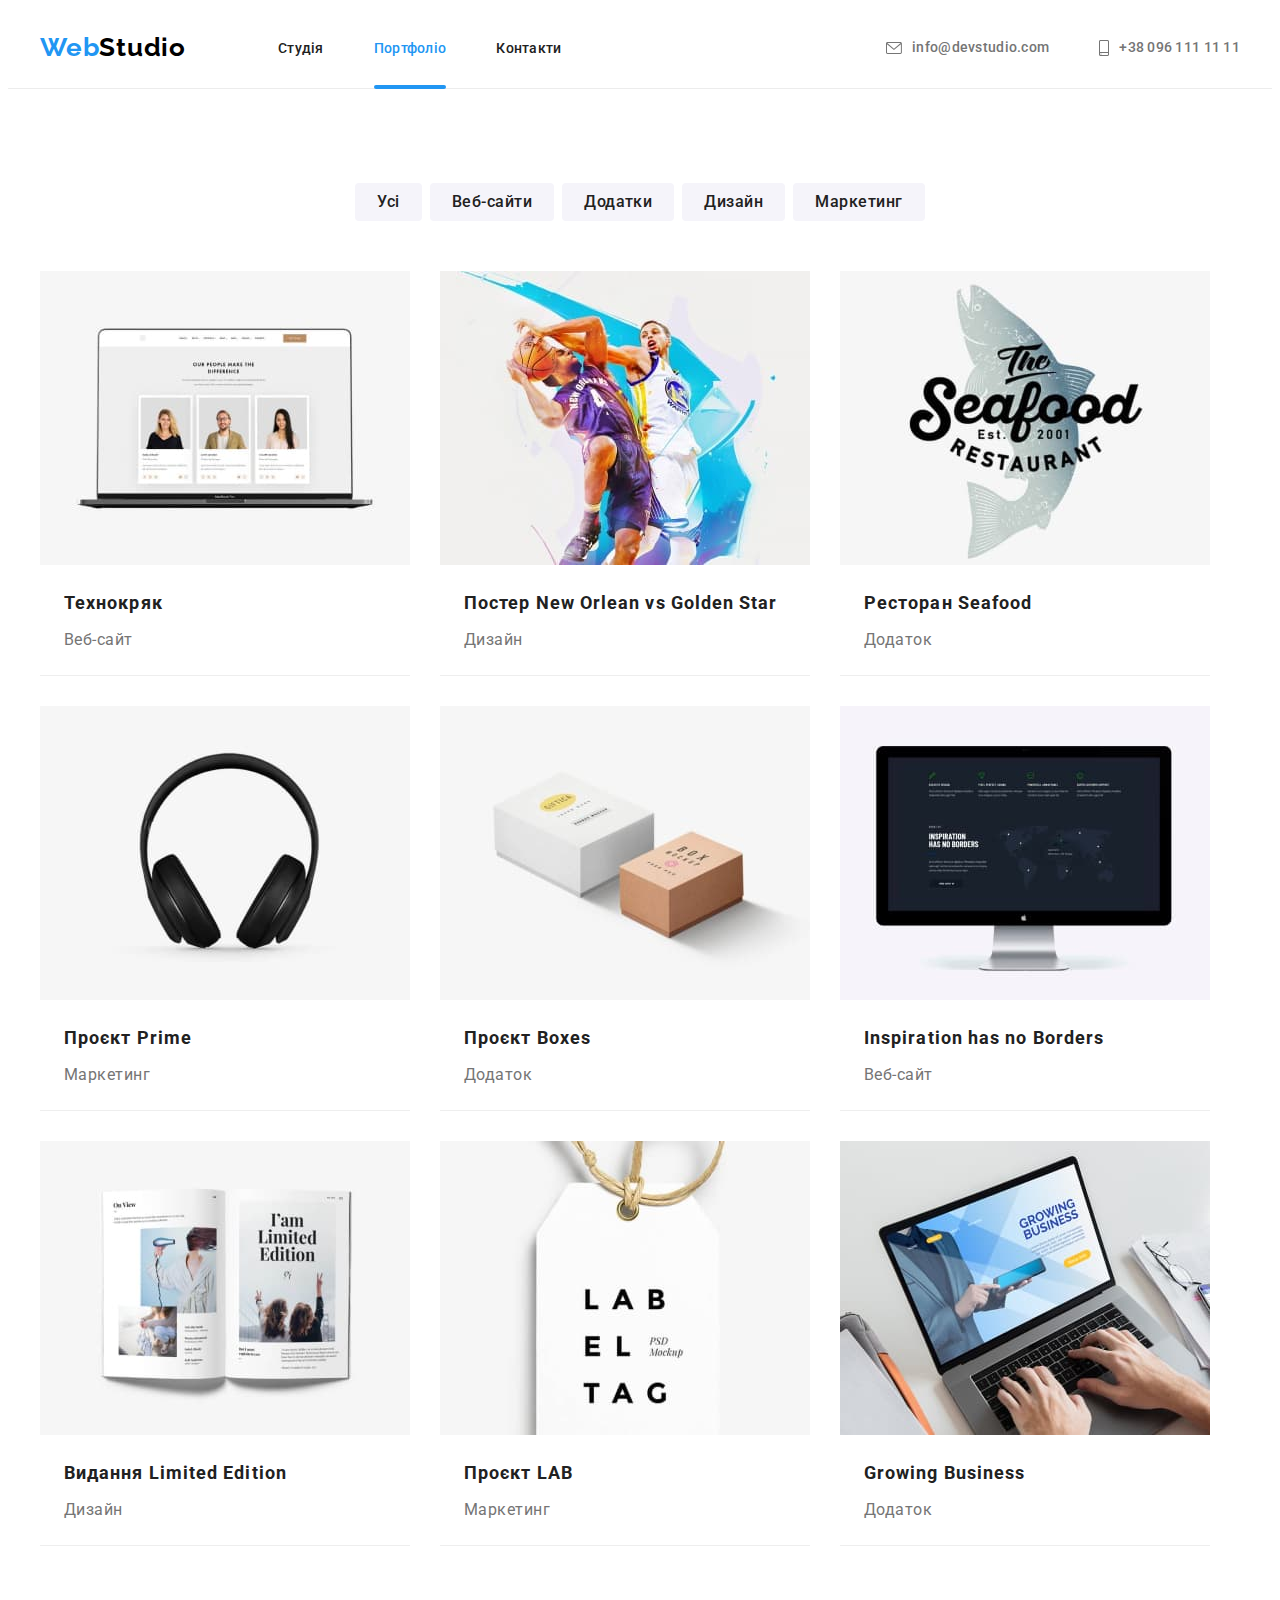
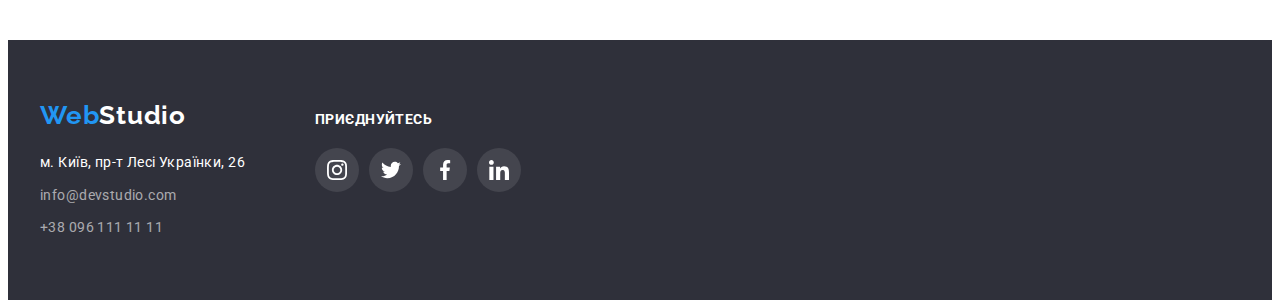
==== portfoloio.html @ 89fff640 "hw6" ====
<!DOCTYPE html>
<html lang="uk">
  <head>
    <meta charset="UTF-8" />
    <meta http-equiv="X-UA-Compatible" content="IE=edge" />
    <meta name="viewport" content="width=device-width, initial-scale=1.0" />
    <title>WebStudio</title>
    <link rel="preconnect" href="https://fonts.googleapis.com" />
    <link rel="preconnect" href="https://fonts.gstatic.com" crossorigin />
    <link
      href="https://fonts.googleapis.com/css2?family=Raleway:wght@700&family=Roboto:wght@400;500;700;900&display=swap"
      rel="stylesheet"
    />
    <link
      rel="stylesheet"
      href="https://cdnjs.cloudflare.com/ajax/libs/modern-normalize/1.1.0/modern-normalize.min.css"
      integrity="sha512-wpPYUAdjBVSE4KJnH1VR1HeZfpl1ub8YT/NKx4PuQ5NmX2tKuGu6U/JRp5y+Y8XG2tV+wKQpNHVUX03MfMFn9Q=="
      crossorigin="anonymous"
      referrerpolicy="no-referrer"
    />
    <link rel="stylesheet" href="./css/styles.css" />
  </head>
  <body>
    <!-- header -->
    <header class="header">
      <div class="container main-header">
        <a href="./index.html" class="logo up"
          >Web<span class="logo-header">Studio</span>
        </a>
        <nav class="nav">
          <ul class="nav-list list">
            <li class="item">
              <a href="./index.html" class="nav-link">Студія</a>
            </li>
            <li class="item">
              <a href="./portfoloio.html" class="nav-link-current">Портфоліо</a>
            </li>
            <li class="item"><a href="" class="nav-link"> Контакти</a></li>
          </ul>
        </nav>
        <ul class="header-list list">
          <li class="item mail">
            <a href="mailto:info@devstudio.com" class="list-link"
              ><svg class="icon-envelop" width="16" height="12">
                <use href="./image/studio/symbol-defs.svg#icon-envelope"></use>
              </svg>
              info@devstudio.com</a
            >
          </li>
          <li class="item phone">
            <a href="tel:+380961111111" class="list-link"
              ><svg class="icon-phone" width="10" height="16">
                <use
                  href="./image/studio/symbol-defs.svg#icon-smartphone"
                ></use>
              </svg>
              +38 096 111 11 11</a
            >
          </li>
        </ul>
      </div>
    </header>
    <main>
      <!-- main -->
      <!-- portfolio -->
      <section class="portfolio">
        <div class="container">
          <h1 class="visually-hidden">Портфоліо</h1>
          <ul class="portfolio-btn list">
            <li class="item">
              <button type="button" class="btn">Усі</button>
            </li>
            <li class="item">
              <button type="button" class="btn">Веб-сайти</button>
            </li>
            <li class="item">
              <button type="button" class="btn">Додатки</button>
            </li>
            <li class="item">
              <button type="button" class="btn">Дизайн</button>
            </li>
            <li class="item">
              <button type="button" class="btn">Маркетинг</button>
            </li>
          </ul>
          <ul class="portfolio-list list">
            <li class="item">
              <a href="#" class="portfolio-link">
                <div class="thumb-img">
                  <img
                    src="./image/portfolio/img1.jpg"
                    alt="ноутбук"
                    width="370"
                  />
                  <div class="thumb-overlay">
                    <p class="thumb-text">
                      Ресурс пропонує комплексні пропозиції з різним рівнем
                      функціоналу та сервісів. Все це дозволить відвідувачу
                      отримати вичерпні відомості про компанію чи приватну
                      особу.
                    </p>
                  </div>
                </div>
                <div class="desc">
                  <h2 class="portfolio-title">Технокряк</h2>
                  <p class="portfolio-text">Веб-сайт</p>
                </div>
              </a>
            </li>
            <li class="item">
              <a href="#" class="portfolio-link">
                <div class="thumb-img">
                  <img
                    src="./image/portfolio/img2.jpg"
                    alt="баскетболісти"
                    width="370"
                  />
                  <div class="thumb-overlay">
                    <p class="thumb-text">
                      Ресурс пропонує комплексні пропозиції з різним рівнем
                      функціоналу та сервісів. Все це дозволить відвідувачу
                      отримати вичерпні відомості про компанію чи приватну
                      особу.
                    </p>
                  </div>
                </div>

                <div class="desc">
                  <h2 class="portfolio-title">
                    Постер New Orlean vs Golden Star
                  </h2>
                  <p class="portfolio-text">Дизайн</p>
                </div></a
              >
            </li>
            <li class="item">
              <a href="#" class="portfolio-link"
                ><div class="thumb-img">
                  <img
                    src="./image/portfolio/img3.jpg"
                    alt="логотип ресторану з назвою"
                    width="370"
                  />
                  <div class="thumb-overlay">
                    <p class="thumb-text">
                      Ресурс пропонує комплексні пропозиції з різним рівнем
                      функціоналу та сервісів. Все це дозволить відвідувачу
                      отримати вичерпні відомості про компанію чи приватну
                      особу.
                    </p>
                  </div>
                </div>

                <div class="desc">
                  <h2 class="portfolio-title">Ресторан Seafood</h2>
                  <p class="portfolio-text">Додаток</p>
                </div></a
              >
            </li>
            <li class="item">
              <a href="#" class="portfolio-link">
                <div class="thumb-img">
                  <img
                    src="./image/portfolio/img4.jpg"
                    alt="навушники"
                    width="370"
                  />
                  <div class="thumb-overlay">
                    <p class="thumb-text">
                      Ресурс пропонує комплексні пропозиції з різним рівнем
                      функціоналу та сервісів. Все це дозволить відвідувачу
                      отримати вичерпні відомості про компанію чи приватну
                      особу.
                    </p>
                  </div>
                </div>

                <div class="desc">
                  <h2 class="portfolio-title">Проєкт Prime</h2>
                  <p class="portfolio-text">Маркетинг</p>
                </div></a
              >
            </li>
            <li class="item">
              <a href="#" class="portfolio-link">
                <div class="thumb-img">
                  <img
                    src="./image/portfolio/img5.jpg"
                    alt="дві коробки"
                    width="370"
                  />
                  <div class="thumb-overlay">
                    <p class="thumb-text">
                      Ресурс пропонує комплексні пропозиції з різним рівнем
                      функціоналу та сервісів. Все це дозволить відвідувачу
                      отримати вичерпні відомості про компанію чи приватну
                      особу.
                    </p>
                  </div>
                </div>

                <div class="desc">
                  <h2 class="portfolio-title">Проєкт Boxes</h2>
                  <p class="portfolio-text">Додаток</p>
                </div></a
              >
            </li>
            <li class="item">
              <a href="#" class="portfolio-link">
                <div class="thumb-img">
                  <img
                    src="./image/portfolio/img6.jpg"
                    alt="екран монітора"
                    width="370"
                  />
                  <div class="thumb-overlay">
                    <p class="thumb-text">
                      Ресурс пропонує комплексні пропозиції з різним рівнем
                      функціоналу та сервісів. Все це дозволить відвідувачу
                      отримати вичерпні відомості про компанію чи приватну
                      особу.
                    </p>
                  </div>
                </div>

                <div class="desc">
                  <h2 class="portfolio-title">Inspiration has no Borders</h2>
                  <p class="portfolio-text">Веб-сайт</p>
                </div></a
              >
            </li>
            <li class="item">
              <a href="#" class="portfolio-link">
                <div class="thumb-img">
                  <div class="thumb-img">
                    <img
                      src="./image/portfolio/img7.jpg"
                      alt="розгорнута книга"
                      width="370"
                    />
                    <div class="thumb-overlay">
                      <p class="thumb-text">
                        Ресурс пропонує комплексні пропозиції з різним рівнем
                        функціоналу та сервісів. Все це дозволить відвідувачу
                        отримати вичерпні відомості про компанію чи приватну
                        особу.
                      </p>
                    </div>
                  </div>

                  <div class="thumb-overlay">
                    <p class="thumb-text">
                      Ресурс пропонує комплексні пропозиції з різним рівнем
                      функціоналу та сервісів. Все це дозволить відвідувачу
                      отримати вичерпні відомості про компанію чи приватну
                      особу.
                    </p>
                  </div>
                </div>

                <div class="desc">
                  <h2 class="portfolio-title">Видання Limited Edition</h2>
                  <p class="portfolio-text">Дизайн</p>
                </div></a
              >
            </li>
            <li class="item">
              <a href="#" class="portfolio-link">
                <div class="thumb-img">
                  <img
                    src="./image/portfolio/img8.jpg"
                    alt="брелок з логотипом"
                    width="370"
                  />
                  <div class="thumb-overlay">
                    <p class="thumb-text">
                      Ресурс пропонує комплексні пропозиції з різним рівнем
                      функціоналу та сервісів. Все це дозволить відвідувачу
                      отримати вичерпні відомості про компанію чи приватну
                      особу.
                    </p>
                  </div>
                </div>

                <div class="desc">
                  <h2 class="portfolio-title">Проєкт LAB</h2>
                  <p class="portfolio-text">Маркетинг</p>
                </div></a
              >
            </li>
            <li class="item">
              <a href="#" class="portfolio-link">
                <div class="thumb-img">
                  <img
                    src="./image/portfolio/img9.jpg"
                    alt="людина працює за ноутбуком"
                    width="370"
                  />
                  <div class="thumb-overlay">
                    <p class="thumb-text">
                      Ресурс пропонує комплексні пропозиції з різним рівнем
                      функціоналу та сервісів. Все це дозволить відвідувачу
                      отримати вичерпні відомості про компанію чи приватну
                      особу.
                    </p>
                  </div>
                </div>

                <div class="desc">
                  <h2 class="portfolio-title">Growing Business</h2>
                  <p class="portfolio-text">Додаток</p>
                </div></a
              >
            </li>
          </ul>
        </div>
      </section>
    </main>
    <!-- footer -->
    <footer class="footer">
      <div class="container main-footer">
        <div class="adress">
          <a href="./index.html" class="logo"
            >Web<span class="logo-footer">Studio</span></a
          >
          <address>
            <ul class="footer-list list">
              <li class="item">
                <a
                  href="https://www.google.com.ua/maps/place/%D0%B1%D1%83%D0%BB.+%D0%9B%D0%B5%D1%81%D0%B8+%D0%A3%D0%BA%D1%80%D0%B0%D0%B8%D0%BD%D0%BA%D0%B8,+26,+%D0%9A%D0%B8%D0%B5%D0%B2,+02000/@50.4265807,30.5361971,17z/data=!4m13!1m7!3m6!1s0x40d4cf0e033ecbe9:0x57a4dffefec77da0!2z0LHRg9C7LiDQm9C10YHQuCDQo9C60YDQsNC40L3QutC4LCAyNiwg0JrQuNC10LIsIDAyMDAw!3b1!8m2!3d50.4265807!4d30.5383859!3m4!1s0x40d4cf0e033ecbe9:0x57a4dffefec77da0!8m2!3d50.4265807!4d30.5383858?hl=ru"
                  target="_blank"
                  rel="noopener noreferrer nofollow"
                  class="footer-adress"
                  >м. Київ, пр-т Лесі Українки, 26</a
                >
              </li>
              <li class="item">
                <a href="mailto:info@devstudio.com" class="footer-contact"
                  >info@devstudio.com</a
                >
              </li>
              <li class="item">
                <a href="tel:+380961111111" class="footer-contact"
                  >+38 096 111 11 11</a
                >
              </li>
            </ul>
          </address>
        </div>
        <div class="join">
          <h2 class="footer-title">Приєднуйтесь</h2>
          <ul class="join-list list">
            <li class="join-item">
              <a href="" class="link">
                <svg class="icon" width="20" height="20">
                  <use
                    href="./image/studio/symbol-defs.svg#icon-instagram"
                  ></use>
                </svg>
              </a>
            </li>
            <li class="join-item">
              <a href="" class="link">
                <svg class="icon" width="20" height="20">
                  <use href="./image/studio/symbol-defs.svg#icon-twitter"></use>
                </svg>
              </a>
            </li>
            <li class="join-item">
              <a href="" class="link">
                <svg class="icon" width="20" height="20">
                  <use
                    href="./image/studio/symbol-defs.svg#icon-facebook"
                  ></use>
                </svg>
              </a>
            </li>
            <li class="join-item">
              <a href="" class="link">
                <svg class="icon" width="20" height="20">
                  <use
                    href="./image/studio/symbol-defs.svg#icon-linkedin"
                  ></use>
                </svg>
              </a>
            </li>
          </ul>
        </div>
      </div>
    </footer>
  </body>
</html>
---- css/styles.css ----
:root {
  --bgc: #ffffff;
  --secondary-bgc: #f5f4fa;
  --accent-color: #2196f3;
  --primery-text-color: #212121;
  --secondary-text-color: #757575;
  --bgc-hero: #2f303a;
  --bgc-footer: #2f303a;
}

body {
  /* position: relative;
  width: 1600px; */
  background-color: var(--bgc);
  color: var(--primery-text-color);
  font-family: "Roboto", sans-serif;
}
.container {
  margin-left: auto;
  margin-right: auto;
  width: 1200px;
  padding-left: 15px;
  padding-right: 15px;
}
.hero,
.footer {
  background-color: var(--bgc-hero);
}
.list {
  list-style: none;
  display: flex;
  padding: 0;
  margin: 0;
}
.visually-hidden {
  position: absolute;
  white-space: nowrap;
  width: 1px;
  height: 1px;
  overflow: hidden;
  border: 0;
  clip: rect(0 0 0 0);
  clip-path: inset(50%);
  margin: -1px;
}
h1,
h2,
h3,
h4,
h5,
h6,
p {
  margin: 0;
}
h2 {
  margin-bottom: 4px;
}
h3 {
  margin-bottom: 10px;
}
img {
  display: block;
}
.title {
  margin-bottom: 50px;
  font-weight: 700;
  font-size: 36px;
  line-height: 1.16;
  letter-spacing: 0.03em;
  text-align: center;
}

/* heder */
.header {
  background-color: #ffffff;
  border-bottom: 1px solid #ececec;
}
.header-list {
  margin-left: auto;
}
.main-header {
  display: flex;
  align-items: center;
}
.up {
  padding: 24px 0 25px;
}
.logo {
  font-family: "Raleway";
  font-weight: 700;
  font-size: 26px;
  line-height: 1.19;
  letter-spacing: 0.03em;
  color: var(--accent-color);
  text-decoration: none;
}
.logo-header {
  color: rgba(0, 0, 0, 1);
}
.logo-footer {
  color: rgba(255, 255, 255, 1);
}
.nav {
  margin-left: 92px;
}
.nav-link,
.nav-link-current {
  display: block;
  padding-top: 32px;
  padding-bottom: 32px;
  font-style: normal;
  font-weight: 500;
  font-size: 14px;
  line-height: 16px;
  letter-spacing: 0.02em;
  color: var(--primery-text-color);
  transition: color 250ms cubic-bezier(0.4, 0, 0.2, 1);
}
.nav-link:hover,
.nav-link:focus,
.nav-link-current {
  color: var(--accent-color);
}
.nav-list,
.list-link {
  font-weight: 500;
  font-size: 14px;
  line-height: 1.14;
  letter-spacing: 0.02em;
  list-style: none;
}
.nav-list a,
.header-list a {
  text-decoration: none;
}
.nav-list .item {
  position: relative;
}
.nav-link-current::after {
  position: absolute;
  content: "";
  bottom: -1px;
  display: block;
  border-radius: 2px;
  width: 100%;
  height: 4px;
  background: #2196f3;
}
.list-link {
  padding: 32px 0;
  color: var(--secondary-text-color);
  display: flex;
  align-items: center;
  transition: color 250ms cubic-bezier(0.4, 0, 0.2, 1);
}
.list-link:hover,
.list-link:focus {
  color: var(--accent-color);
}
.icon-envelop,
.icon-phone {
  margin-right: 10px;
  fill: currentColor;
}
.nav-list .item:not(:last-child) {
  margin-right: 50px;
}
.header-list .item + .item {
  margin-left: 50px;
}

/* hero*/
.overlay {
  background-color: #c4c4c4;
  width: 1600px;
  height: 600px;
  margin-left: auto;
  margin-right: auto;
  background-image: linear-gradient(
      to right,
      rgba(47, 48, 58, 0.4),
      rgba(47, 48, 58, 0.4)
    ),
    url(../image/studio/studio.jpg);
  background-repeat: no-repeat;
  background-position: center;
  background-size: cover;
}
.hero {
  padding: 200px 0;
  text-align: center;
}

.hero-title {
  max-width: 696px;
  margin: 0 auto 30px;
  font-weight: 900;
  font-size: 44px;
  line-height: 1.36;
  letter-spacing: 0.06em;
  text-transform: uppercase;
  color: #ffffff;
}
.hero-btn {
  display: inline-block;
  padding: 10px 32px;
  align-items: center;
  text-align: center;
  font-family: "Roboto";
  background-color: var(--accent-color);
  color: #ffffff;
  cursor: pointer;
  min-width: 200px;
  font-weight: 700;
  font-size: 16px;
  line-height: 1.87;
  letter-spacing: 0.06em;
  box-shadow: 0px 4px 4px rgba(0, 0, 0, 0.15);
  border-radius: 4px;
  border: 0;
  transition: color 250ms cubic-bezier(0.4, 0, 0.2, 1),
    background-color 250ms cubic-bezier(0.4, 0, 0.2, 1);
}

.hero-btn:hover,
.hero-btn:focus,
.hero-btn:active {
  background: #188ce8;
  box-shadow: 0px 4px 4px rgba(0, 0, 0, 0.15);
  border-radius: 4px;
}

.btn:hover,
.btn:focus {
  background-color: var(--accent-color);
  color: #ffffff;
  box-shadow: 0px 3px 1px rgba(0, 0, 0, 0.1), 0px 1px 2px rgba(0, 0, 0, 0.08),
    0px 2px 2px rgba(0, 0, 0, 0.12);
}
/* benefits */
.benefits {
  padding: 94px 0;
}
.box {
  display: flex;
  margin-bottom: 30px;
  height: 120px;
  background-color: var(--secondary-bgc);
  border-radius: 4px;
  align-items: center;
  justify-content: center;
}

.benefits-list .item {
  flex-basis: calc((100%-90px) / 4);
  margin-right: 30px;
}
.benefits-list .item:last-child {
  margin-right: 0;
}

.benefits-text {
  font-weight: 400;
  font-size: 14px;
  line-height: 1.71;
  letter-spacing: 0.03em;
  color: var(--secondary-text-color);
}
/* activity */
.activity {
  padding: 0 0 94px;
}

.activity-list .item:not(:last-child) {
  margin-right: 30px;
}
.thumb {
  position: absolute;
  display: block;
  margin: 0 auto;
  bottom: 0;
  width: 370px;
  height: 70px;
  background: rgba(47, 48, 58, 0.8);
}

.activity-list .item {
  position: relative;
}
.activity-desc {
  margin: 0;
  padding-top: 27px;
  padding-bottom: 27px;
  font-weight: 700;
  font-size: 14px;
  line-height: 1.14x;
  text-align: center;
  letter-spacing: 0.03em;
  text-transform: uppercase;
  color: var(--bgc);
}

/* team */
.description {
  padding-top: 30px;
  padding-bottom: 30px;
}

.team {
  padding: 94px 0;
  background-color: var(--secondary-bgc);
}
.team-item:not(:last-child) {
  margin-right: 30px;
}
.team-item {
  flex-basis: calc((100%-90px) / 4);
  background-color: var(--bgc);
  box-shadow: 0px 1px 3px rgba(0, 0, 0, 0.12), 0px 1px 1px rgba(0, 0, 0, 0.14),
    0px 2px 1px rgba(0, 0, 0, 0.2);
  border-radius: 0px 0px 4px 4px;
}

.team-person {
  font-weight: 500;
  font-size: 16px;
  line-height: 1.18;
  text-align: center;
  letter-spacing: 0.03em;
}
.team-text {
  margin-bottom: 16px;
  font-size: 16px;
  line-height: 1.18;
  text-align: center;
  letter-spacing: 0.03em;
  color: var(--secondary-text-color);
}
.description-list {
  justify-content: center;
}
.description-item {
  width: 44px;
  height: 44px;
  margin-left: 10px;
}
.description-item:first-child {
  margin-left: 0;
}
.description-item .link {
  display: flex;
  align-items: center;
  justify-content: center;
  width: 100%;
  height: 100%;
  border-radius: 50%;
  fill: #afb1b8;
  transition: color 250ms cubic-bezier(0.4, 0, 0.2, 1),
    background-color 250ms cubic-bezier(0.4, 0, 0.2, 1);
}
.description-item .link:hover,
.description-item .link:focus {
  background-color: var(--accent-color);
  fill: var(--bgc);
}

/* clients */

.clients {
  padding: 94px 0;
}
.clients-link {
  display: flex;
  width: 170px;
  height: 92px;
  justify-content: center;
  align-items: center;
  border-radius: 4px;
  border: 1px solid #afb1b8;
  fill: #afb1b8;
  transition: fill 250ms cubic-bezier(0.4, 0, 0.2, 1),
    background-color 250ms cubic-bezier(0.4, 0, 0.2, 1);
}
.clients-link:hover,
.clients-link:focus {
  border: 1px solid var(--accent-color);
  fill: var(--accent-color);
}
.clients-list .item {
  flex-basis: calc((100%-150px) / 6);
  width: 170px;
  height: 92px;
}
.clients-list .item:not(:last-child) {
  margin-right: 30px;
}

/* portfolio */
.portfolio-list {
  flex-wrap: wrap;
  gap: 30px;
}
.portfolio-list .item {
  width: 370px;
}

.desc {
  padding: 20px 24px;
  border-bottom: 1px solid #eeeeee;
}

.portfolio {
  padding: 94px 0;
}
.portfolio-btn .item + .item {
  margin-left: 8px;
}

.btn {
  padding: 6px 22px;
  display: block;
  font-family: "Roboto";
  font-weight: 500;
  font-size: 16px;
  line-height: 1.62;
  text-align: center;
  border: 0;
  border-radius: 4px;
  letter-spacing: 0.03em;
  background-color: var(--secondary-bgc);
  color: var(--primery-text-color);
  cursor: pointer;
  transition: color 250ms cubic-bezier(0.4, 0, 0.2, 1),
    background-color 250ms cubic-bezier(0.4, 0, 0.2, 1);
}
.portfolio-btn {
  display: flex;
  justify-content: center;
  margin-bottom: 50px;
}

.portfolio-link {
  text-decoration: none;
  display: block;
  transition: box-shadow 250ms cubic-bezier(0.4, 0, 0.2, 1);
}
.portfolio-link:hover,
.portfolio-link:focus {
  box-shadow: 0px 1px 1px rgba(0, 0, 0, 0.12), 0px 4px 4px rgba(0, 0, 0, 0.06),
    1px 4px 6px rgba(0, 0, 0, 0.16);
}
.portfolio-title {
  color: var(--primery-text-color);
  font-weight: 700;
  font-size: 18px;
  line-height: 2;
  letter-spacing: 0.06em;
}
.portfolio-text {
  font-size: 16px;
  line-height: 1.87;
  letter-spacing: 0.03em;
  color: var(--secondary-text-color);
}

/* footer */
.main-footer {
  display: flex;
}
.container .footer-list {
  display: inline-block;
}
.main-footer .logo {
  display: inline-block;
  margin-bottom: 20px;
}
.footer {
  padding-top: 60px;
  padding-bottom: 60px;
}
.footer-list .item:not(:last-child) {
  margin-bottom: 9px;
}

.footer-adress {
  display: inline-block;
  font-style: normal;
  font-weight: 400;
  font-size: 14px;
  line-height: 1.71;
  letter-spacing: 0.03em;
  color: #ffffff;
  text-decoration: none;
  transition: color 250ms cubic-bezier(0.4, 0, 0.2, 1);
}
.footer-contact {
  display: inline-block;
  color: rgba(255, 255, 255, 0.6);
  font-style: normal;
  font-weight: 400;
  font-size: 14px;
  line-height: 1.71;
  letter-spacing: 0.03em;
  text-decoration: none;
  transition: color 250ms cubic-bezier(0.4, 0, 0.2, 1);
}
.footer-contact:hover,
.footer-contact:focus,
.footer-adress:hover,
.footer-adress:focus {
  color: var(--accent-color);
}
.footer-title {
  margin-bottom: 20px;
  font-style: normal;
  font-weight: 700;
  font-size: 14px;
  line-height: 1.14;
  letter-spacing: 0.03em;
  text-transform: uppercase;
  color: var(--bgc);
}
.adress {
  margin-right: 70px;
}
.join {
  margin-top: 12px;
}

.join-item {
  width: 44px;
  height: 44px;
  margin-left: 10px;
}
.join-item:first-child {
  margin-left: 0;
}

.join-item .link {
  display: flex;
  align-items: center;
  justify-content: center;
  width: 100%;
  height: 100%;
  border-radius: 50%;
  background: rgba(255, 255, 255, 0.1);
  fill: var(--bgc);
  transition: background-color 250ms cubic-bezier(0.4, 0, 0.2, 1);
}
.join-item .link:hover,
.join-item .link:focus {
  background-color: var(--accent-color);
}
/* modal wimdow */

.backdrop {
  position: fixed;
  top: 0;
  left: 0;
  width: 100%;
  height: 100%;
  background: rgba(0, 0, 0, 0.2);

  transition: opacity 550ms cubic-bezier(0.4, 0, 0.2, 1);
}

.backdrop.is-hidden {
  opacity: 0;
  pointer-events: none;
}

.modal {
  position: absolute;
  top: 50%;
  left: 50%;
  transform: translate(-50%, -50%);
  min-height: 581px;
  min-width: 528px;
  background: #ffffff;
  box-shadow: 0px 1px 3px rgba(0, 0, 0, 0.12), 0px 1px 1px rgba(0, 0, 0, 0.14),
    0px 2px 1px rgba(0, 0, 0, 0.2);
  border-radius: 4px;
}

.close-button {
  position: absolute;
  display: inline-flex;
  top: 8px;
  right: 8px;
  border-radius: 50%;
  width: 30px;
  height: 30px;
  justify-content: center;
  align-items: center;
  cursor: pointer;
  background: #ffffff;
  border: 1px solid rgba(0, 0, 0, 0.1);
}
/* overlay */
.thumb-img {
  position: relative;
  overflow: hidden;
}
.thumb-overlay {
  position: absolute;
  top: 0;
  left: 0;
  padding: 63px 24px;
  width: 100%;
  height: 100%;
  background: rgba(33, 150, 243, 0.9);
  transform: translateY(100%);
  transition: transform 250ms cubic-bezier(0.4, 0, 0.2, 1);
}

.thumb-text {
  font-weight: 400;
  font-size: 18px;
  line-height: 1.56;
  letter-spacing: 0.03em;
  color: #ffffff;
}
.portfolio-link:hover .thumb-overlay,
.portfolio-link:focus .thumb-overlay {
  transform: translateY(0);
}
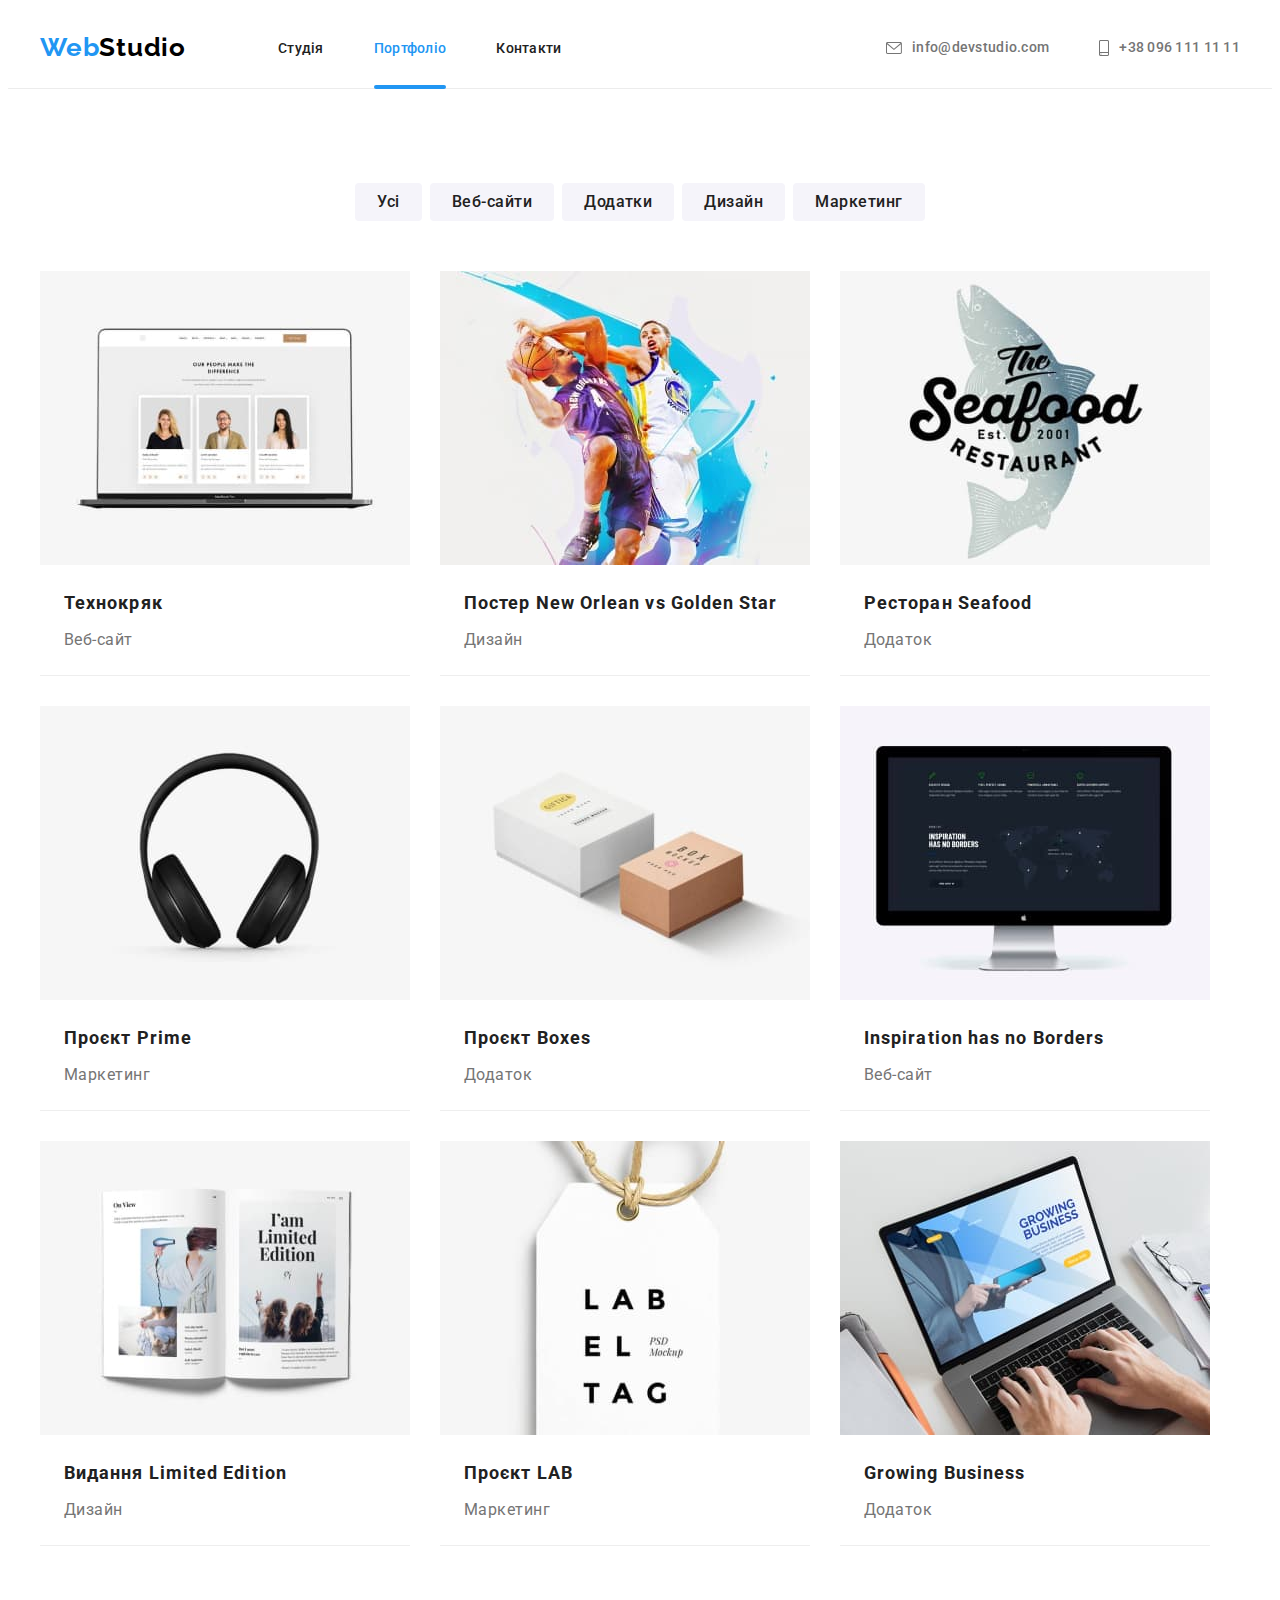
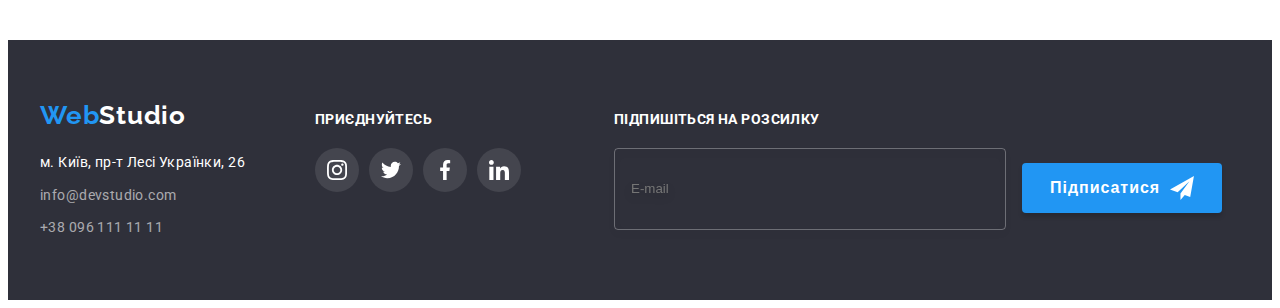
==== commit 03ace31a: "modal window" ====
--- a/portfoloio.html
+++ b/portfoloio.html
@@ -386,6 +386,25 @@
             </li>
           </ul>
         </div>
+        <div class="subscribe">
+          <h3 class="footer-title">Підпишіться на розсилку</h3>
+          <form>
+            <label for="email" class="subscribe-label">
+              <input
+                class="subscribe-form"
+                type="email"
+                name="email"
+                placeholder="E-mail"
+              />
+            </label>
+            <button type="submit" class="subscribe-btn">
+              Підписатися
+              <svg class="telegram-icon">
+                <use href="./image/studio/symbol-defs.svg#icon-icon-send"></use>
+              </svg>
+            </button>
+          </form>
+        </div>
       </div>
     </footer>
   </body>
--- a/css/styles.css
+++ b/css/styles.css
@@ -474,6 +474,9 @@
   display: inline-block;
   margin-bottom: 20px;
 }
+.main-footer {
+  align-items: baseline;
+}
 .footer {
   padding-top: 60px;
   padding-bottom: 60px;
@@ -551,6 +554,49 @@
 .join-item .link:focus {
   background-color: var(--accent-color);
 }
+.subscribe-form {
+  padding: 15px 16px;
+  width: 358px;
+  height: 50px;
+  border: 1px solid rgba(255, 255, 255, 0.3);
+  filter: drop-shadow(0px 4px 4px rgba(0, 0, 0, 0.15));
+  border-radius: 4px;
+  color: var(--header-bg-color);
+  background-color: transparent;
+}
+.subscribe {
+  margin-left: 93px;
+}
+.subscribe-label {
+  display: inline-block;
+}
+.subscribe-btn {
+  display: inline-flex;
+  width: 200px;
+  height: 50px;
+  margin-left: 12px;
+  padding: 10px 28px;
+  font-style: normal;
+  font-weight: 700;
+  font-size: 16px;
+  line-height: 1.88;
+  align-items: center;
+  text-align: center;
+  letter-spacing: 0.06em;
+  border: 0;
+  color: var(--bgc);
+  background: var(--accent-color);
+  box-shadow: 0px 4px 4px rgba(0, 0, 0, 0.15);
+  border-radius: 4px;
+  cursor: pointer;
+}
+.telegram-icon {
+  width: 24px;
+  height: 24px;
+  fill: var(--bgc);
+  margin-left: 10px;
+}
+
 /* modal wimdow */
 
 .backdrop {
@@ -567,6 +613,7 @@
 .backdrop.is-hidden {
   opacity: 0;
   pointer-events: none;
+  visibility: hidden;
 }
 
 .modal {
@@ -576,10 +623,44 @@
   transform: translate(-50%, -50%);
   min-height: 581px;
   min-width: 528px;
+  padding: 40px;
   background: #ffffff;
   box-shadow: 0px 1px 3px rgba(0, 0, 0, 0.12), 0px 1px 1px rgba(0, 0, 0, 0.14),
     0px 2px 1px rgba(0, 0, 0, 0.2);
   border-radius: 4px;
+}
+.modal-title {
+  margin-bottom: 12px;
+  font-weight: 700;
+  font-size: 20px;
+  line-height: 1.15;
+  text-align: center;
+  letter-spacing: 0.03em;
+  color: var(--primery-text-color);
+}
+.modal-btn {
+  display: flex;
+  min-width: 200px;
+  height: 50px;
+  padding: 10px 56px;
+  margin: 0 auto;
+  font-weight: 700;
+  font-family: "Roboto";
+  font-size: 16px;
+  line-height: 1.87;
+  letter-spacing: 0.06em;
+  color: #ffffff;
+  background-color: var(--accent-color);
+  border-radius: 4px;
+  cursor: pointer;
+  border: 0;
+  transition: background-color 250ms cubic-bezier(0.4, 0, 0.2, 1),
+    box-shadow 250ms cubic-bezier(0.4, 0, 0.2, 1);
+}
+.modal-btn:hover,
+.modal-btn:focus {
+  background-color: #188ce8;
+  box-shadow: 0px 4px 4px rgba(0, 0, 0, 0.15);
 }
 
 .close-button {
@@ -596,6 +677,84 @@
   background: #ffffff;
   border: 1px solid rgba(0, 0, 0, 0.1);
 }
+.close-button:hover {
+  fill: var(--accent-color);
+}
+.form-field label {
+  margin-bottom: 4px;
+  font-weight: 400;
+  font-size: 12px;
+  line-height: 1.16;
+  letter-spacing: 0.01em;
+  color: #757575;
+}
+.form-field input {
+  margin-bottom: 10px;
+  width: 100%;
+  padding-left: 42px;
+  height: 40px;
+  border: 1px solid rgba(33, 33, 33, 0.2);
+  border-radius: 4px;
+  transition: border 250ms cubic-bezier(0.4, 0, 0.2, 1);
+  cursor: pointer;
+}
+.form-field input:focus {
+  outline: none;
+  border: 1px solid var(--accent-color);
+}
+
+.form-field .comment {
+  width: 100%;
+  resize: none;
+  margin-bottom: 20px;
+  padding: 12px 16px;
+  height: 120px;
+  border: 1px solid rgba(33, 33, 33, 0.2);
+  border-radius: 4px;
+  transition: border 250ms cubic-bezier(0.4, 0, 0.2, 1);
+}
+.comment {
+  font-weight: 400;
+  font-size: 12px;
+  line-height: 14px;
+  letter-spacing: 0.01em;
+  color: rgba(117, 117, 117, 0.5);
+}
+.comment:focus {
+  outline: 0;
+  border: 1px solid var(--accent-color);
+}
+.comment::placeholder {
+  font-weight: 400;
+  font-size: 12px;
+  line-height: 1.16;
+  letter-spacing: 0.01em;
+  color: rgba(117, 117, 117, 0.5);
+}
+.checkbox-lable {
+  display: flex;
+  align-items: center;
+  justify-content: center;
+  margin-bottom: 30px;
+}
+.checkbox-icon {
+  display: inline-block;
+  width: 16px;
+  height: 15px;
+  border-radius: 2px;
+  border: 2px solid #212121;
+}
+.checkbox-text {
+  font-size: 14px;
+  line-height: 1.72;
+  letter-spacing: 0.03em;
+  margin-left: 7px;
+  color: var(--secondary-text-color);
+}
+.accept-link {
+  color: var(--accent-color);
+}
+
 /* overlay */
 .thumb-img {
   position: relative;
